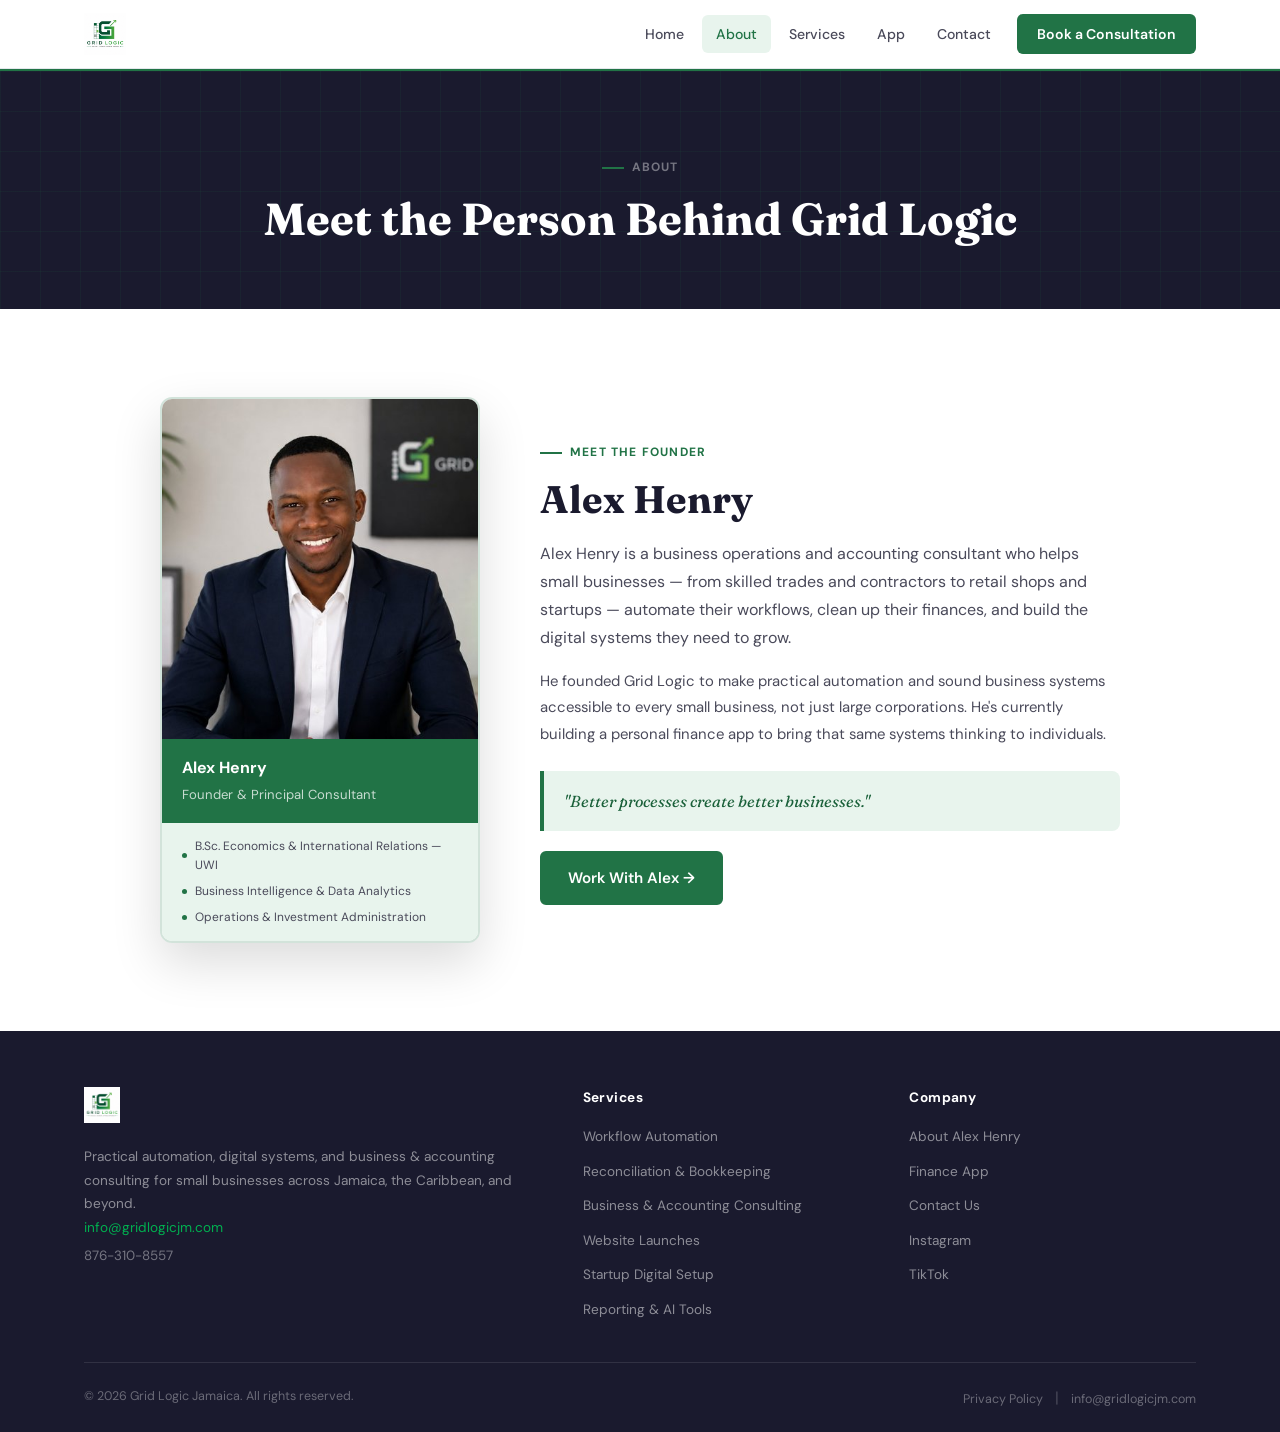
==== about.html @ e36b3c72 "Rebuild site as multi-page, broaden positioning beyond finance, add App page Splits the single scrol" ====
<!DOCTYPE html>
<html lang="en">
<head>
<meta charset="UTF-8">
<meta name="viewport" content="width=device-width, initial-scale=1.0">
<title>About Alex Henry | Grid Logic</title>
<meta name="description" content="Meet Alex Henry, founder of Grid Logic — helping small businesses across Jamaica and the Caribbean automate, organize, and grow.">
<link rel="icon" href="assets/logo.png">
<link rel="preconnect" href="https://fonts.googleapis.com">
<link href="https://fonts.googleapis.com/css2?family=DM+Sans:wght@300;400;500;600;700&family=Fraunces:ital,wght@0,600;0,700;1,600&display=swap" rel="stylesheet">
<link rel="stylesheet" href="styles.css">
</head>
<body data-page="about">

<nav>
  <div class="nav-inner">
    <a class="logo" href="index.html"><img src="assets/logo.png" alt="Grid Logic"></a>
    <ul class="nav-links" id="navLinks">
      <li><a href="index.html" data-page="home">Home</a></li>
      <li><a href="about.html" data-page="about">About</a></li>
      <li><a href="services.html" data-page="services">Services</a></li>
      <li><a href="app.html" data-page="app">App</a></li>
      <li><a href="contact.html" data-page="contact">Contact</a></li>
      <li><a href="contact.html" class="nav-cta" style="margin-left:8px">Book a Consultation</a></li>
    </ul>
    <button class="hamburger" onclick="toggleMenu()"><span></span><span></span><span></span></button>
  </div>
</nav>
<div class="mobile-menu" id="mobileMenu">
  <a href="index.html" data-page="home">Home</a>
  <a href="about.html" data-page="about">About</a>
  <a href="services.html" data-page="services">Services</a>
  <a href="app.html" data-page="app">App</a>
  <a href="contact.html" data-page="contact">Contact</a>
  <a href="contact.html" style="color:var(--green);font-weight:700;border:none;margin-top:10px">→ Book a Free Consultation</a>
</div>

<main>
  <div class="page-hero">
    <div class="container">
      <div class="section-label" style="justify-content:center;color:rgba(255,255,255,.4)">About</div>
      <h1>Meet the Person Behind Grid Logic</h1>
    </div>
  </div>
  <section class="section">
    <div class="container">
      <div class="founder-grid">
        <div class="founder-photo-card">
          <img src="assets/founder-alex-henry.jpg" alt="Alex Henry, Founder of Grid Logic">
          <div class="founder-nameplate">
            <strong>Alex Henry</strong>
            <span>Founder &amp; Principal Consultant</span>
          </div>
          <div class="founder-creds">
            <div class="cred-tag"><div class="cred-dot"></div>B.Sc. Economics &amp; International Relations — UWI</div>
            <div class="cred-tag"><div class="cred-dot"></div>Business Intelligence &amp; Data Analytics</div>
            <div class="cred-tag"><div class="cred-dot"></div>Operations &amp; Investment Administration</div>
          </div>
        </div>
        <div>
          <div class="section-label">Meet the Founder</div>
          <h2 style="color:var(--charcoal);margin-bottom:18px">Alex Henry</h2>
          <p style="font-size:1rem;margin-bottom:16px">Alex Henry is a business operations and accounting consultant who helps small businesses — from skilled trades and contractors to retail shops and startups — automate their workflows, clean up their finances, and build the digital systems they need to grow.</p>
          <p style="font-size:.93rem;margin-bottom:24px">He founded Grid Logic to make practical automation and sound business systems accessible to every small business, not just large corporations. He's currently building a personal finance app to bring that same systems thinking to individuals.</p>
          <div class="founder-quote">
            <p>"Better processes create better businesses."</p>
          </div>
          <a class="btn btn-primary" href="contact.html">Work With Alex →</a>
        </div>
      </div>
    </div>
  </section>
</main>

<footer>
  <div class="footer-inner">
    <div class="footer-top">
      <div class="footer-brand">
        <a href="index.html"><img src="assets/logo.png" alt="Grid Logic"></a>
        <p>Practical automation, digital systems, and business &amp; accounting consulting for small businesses across Jamaica, the Caribbean, and beyond.</p>
        <p><a href="mailto:info@gridlogicjm.com" style="color:var(--green-accent);text-decoration:none;font-size:.85rem">info@gridlogicjm.com</a></p>
        <p style="margin-top:4px"><a href="tel:+18763108557" style="color:rgba(255,255,255,.4);text-decoration:none;font-size:.84rem">876-310-8557</a></p>
      </div>
      <div class="footer-col">
        <h5>Services</h5>
        <ul class="footer-links">
          <li><a href="services.html">Workflow Automation</a></li>
          <li><a href="services.html">Reconciliation &amp; Bookkeeping</a></li>
          <li><a href="services.html">Business &amp; Accounting Consulting</a></li>
          <li><a href="services.html">Website Launches</a></li>
          <li><a href="services.html">Startup Digital Setup</a></li>
          <li><a href="services.html">Reporting &amp; AI Tools</a></li>
        </ul>
      </div>
      <div class="footer-col">
        <h5>Company</h5>
        <ul class="footer-links">
          <li><a href="about.html">About Alex Henry</a></li>
          <li><a href="app.html">Finance App</a></li>
          <li><a href="contact.html">Contact Us</a></li>
          <li><a href="https://www.instagram.com/gridlogicjm" target="_blank">Instagram</a></li>
          <li><a href="https://www.tiktok.com/@gridlogicjm" target="_blank">TikTok</a></li>
        </ul>
      </div>
    </div>
    <div class="footer-bottom">
      <p>© 2026 Grid Logic Jamaica. All rights reserved.</p>
      <div>
        <a href="#">Privacy Policy</a>
        <span class="footer-divider">|</span>
        <a href="mailto:info@gridlogicjm.com">info@gridlogicjm.com</a>
      </div>
    </div>
  </div>
</footer>

<script src="main.js"></script>
</body>
</html>
---- styles.css ----
/* ── TOKENS ── */
:root{
  --green: #217346; --green-light: #2e8b57; --green-pale: #e8f4ed;
  --green-accent: #00b050; --green-dark: #185f38;
  --charcoal: #1a1a2e; --text: #1c1c1c; --text-mid: #4a4a5a; --text-light: #7a7a8a;
  --white: #fff; --off: #f8f9fa; --border: #e4e8ec;
  --shadow: 0 8px 32px rgba(0,0,0,.10); --r: 6px;
  --transition: all .28s cubic-bezier(.4,0,.2,1);
}
*,*::before,*::after{box-sizing:border-box;margin:0;padding:0}
html{scroll-behavior:smooth;scroll-padding-top:68px;font-size:16px}
body{font-family:'DM Sans',sans-serif;color:var(--text);background:var(--white);overflow-x:hidden;line-height:1.6}
h1,h2,h3,h4{font-family:'Fraunces',Georgia,serif;font-weight:700;line-height:1.2}
h1{font-size:clamp(2.2rem,5vw,3.6rem)} h2{font-size:clamp(1.7rem,3.5vw,2.4rem)}
h3{font-size:clamp(1.1rem,2vw,1.4rem)} p{line-height:1.75;color:var(--text-mid)}
.container{max-width:1160px;margin:0 auto;padding:0 24px}
.section{padding:88px 0} .section-sm{padding:56px 0}
.grid-bg{background-image:linear-gradient(rgba(33,115,70,.08) 1px,transparent 1px),linear-gradient(90deg,rgba(33,115,70,.08) 1px,transparent 1px);background-size:40px 40px}
main{display:block;padding-top:68px}

/* ── NAV ── */
nav{position:fixed;top:0;left:0;right:0;z-index:1000;background:rgba(255,255,255,.96);backdrop-filter:blur(12px);border-bottom:1px solid var(--border)}
.nav-inner{display:flex;align-items:center;justify-content:space-between;padding:0 24px;max-width:1160px;margin:0 auto;height:68px}
.logo{cursor:pointer;display:flex;align-items:center}
.logo img{height:42px;width:auto}
.nav-links{display:flex;align-items:center;gap:4px;list-style:none}
.nav-links a{text-decoration:none;color:var(--text-mid);font-size:.88rem;font-weight:500;padding:8px 14px;border-radius:var(--r);transition:var(--transition);cursor:pointer;display:block}
.nav-links a:hover,.nav-links a.active{color:var(--green);background:var(--green-pale)}
.nav-cta{background:var(--green)!important;color:white!important;padding:9px 20px!important;font-weight:600!important;border-radius:var(--r)!important}
.nav-cta:hover{background:var(--green-dark)!important}
.hamburger{display:none;flex-direction:column;gap:5px;cursor:pointer;background:none;border:none;padding:4px}
.hamburger span{display:block;width:24px;height:2px;background:var(--charcoal);border-radius:2px;transition:var(--transition)}
.mobile-menu{display:none;position:fixed;top:68px;left:0;right:0;background:white;border-bottom:1px solid var(--border);padding:16px 24px 24px;z-index:999;box-shadow:var(--shadow)}
.mobile-menu.open{display:block}
.mobile-menu a{display:block;padding:12px 0;border-bottom:1px solid var(--border);text-decoration:none;color:var(--text);font-weight:500;cursor:pointer}

/* ── BUTTONS ── */
.btn{display:inline-flex;align-items:center;gap:8px;padding:13px 26px;border-radius:var(--r);font-weight:600;font-size:.95rem;cursor:pointer;text-decoration:none;border:2px solid transparent;transition:var(--transition);font-family:'DM Sans',sans-serif}
.btn-primary{background:var(--green);color:white;border-color:var(--green)}
.btn-primary:hover{background:var(--green-dark);transform:translateY(-1px);box-shadow:0 8px 24px rgba(33,115,70,.3)}
.btn-outline-dark{background:transparent;color:var(--green);border-color:var(--green)}
.btn-outline-dark:hover{background:var(--green);color:white}
.btn-outline{background:transparent;color:white;border-color:rgba(255,255,255,.4)}
.btn-outline:hover{border-color:white;background:rgba(255,255,255,.08)}
.btn-white{background:white;color:var(--green);border-color:white}
.btn-white:hover{background:var(--off);transform:translateY(-1px)}
.btn-lg{padding:15px 34px;font-size:1rem}
.btn:disabled{opacity:.6;cursor:not-allowed;transform:none!important}

/* ── LABELS ── */
.section-label{display:inline-flex;align-items:center;gap:8px;font-size:.75rem;font-weight:700;letter-spacing:.1em;text-transform:uppercase;color:var(--green);margin-bottom:14px}
.section-label::before{content:'';width:22px;height:2px;background:var(--green)}

/* ── FADE-IN ── */
.fade-in{opacity:0;transform:translateY(16px);transition:opacity .5s ease,transform .5s ease}
.fade-in.visible{opacity:1;transform:translateY(0)}

/* ══════════════════════════════════════
   HERO
══════════════════════════════════════ */
.hero{padding:88px 0 96px;background:var(--charcoal);position:relative;overflow:hidden}
.hero::before{content:'';position:absolute;inset:0;background-image:linear-gradient(rgba(33,115,70,.12) 1px,transparent 1px),linear-gradient(90deg,rgba(33,115,70,.12) 1px,transparent 1px);background-size:48px 48px}
.hero-inner{position:relative;z-index:2;display:grid;grid-template-columns:1fr 1fr;gap:56px;align-items:start}
.hero-badge{display:inline-flex;align-items:center;gap:8px;background:rgba(33,115,70,.25);border:1px solid rgba(33,115,70,.5);color:#6fcf97;font-size:.75rem;font-weight:600;letter-spacing:.08em;text-transform:uppercase;padding:6px 14px;border-radius:100px;margin-bottom:22px}
.hero-badge::before{content:'';width:6px;height:6px;background:var(--green-accent);border-radius:50%;animation:pulse 2s infinite}
@keyframes pulse{0%,100%{opacity:1;transform:scale(1)}50%{opacity:.5;transform:scale(.8)}}
.hero h1{color:white;margin-bottom:20px;font-style:italic}
.hero h1 em{font-style:normal;color:var(--green-accent)}
.hero-sub{color:rgba(255,255,255,.72);font-size:1rem;margin-bottom:36px;max-width:480px}
.hero-actions{display:flex;gap:14px;flex-wrap:wrap}

/* ── EXCEL DEMO ── */
.hero-visual{display:flex;flex-direction:column;gap:10px}
.excel-demo{background:#1e2433;border-radius:10px;overflow:hidden;border:1px solid rgba(255,255,255,.12);box-shadow:0 24px 60px rgba(0,0,0,.5)}
.excel-titlebar{background:#217346;display:flex;align-items:center;gap:10px;padding:9px 14px}
.excel-dots{display:flex;gap:6px}
.excel-dot{width:11px;height:11px;border-radius:50%}
.excel-dot.r{background:#ff5f57}.excel-dot.y{background:#ffbd2e}.excel-dot.g{background:#28c941}
.excel-title{color:rgba(255,255,255,.85);font-size:.75rem;font-weight:600;flex:1;text-align:center;overflow:hidden;text-overflow:ellipsis;white-space:nowrap}
.excel-ribbon{background:#2b7a43;display:flex;gap:2px;padding:3px 8px;border-bottom:1px solid rgba(0,0,0,.25)}
.ribbon-tab{color:rgba(255,255,255,.65);font-size:.68rem;padding:4px 10px;border-radius:3px;cursor:default;white-space:nowrap}
.ribbon-tab.active{background:rgba(255,255,255,.18);color:white}
.excel-formula{background:#16202b;display:flex;align-items:center;gap:10px;padding:5px 12px;border-bottom:1px solid rgba(255,255,255,.06)}
.formula-label{color:#00b050;font-size:.68rem;font-family:monospace;font-weight:700;flex-shrink:0}
.formula-text{color:#9cdcfe;font-size:.68rem;font-family:monospace;transition:opacity .3s;flex:1;overflow:hidden;white-space:nowrap;text-overflow:ellipsis}
.formula-cursor{display:inline-block;width:6px;height:12px;background:#00b050;animation:blink .9s infinite;vertical-align:middle;flex-shrink:0}
@keyframes blink{0%,100%{opacity:1}50%{opacity:0}}
.excel-col-headers{display:grid;grid-template-columns:44px repeat(5,1fr);background:#1a2e3a;border-bottom:1px solid rgba(255,255,255,.08)}
.col-hdr{color:rgba(255,255,255,.45);font-size:.6rem;font-weight:700;padding:5px 6px;text-align:center;border-right:1px solid rgba(255,255,255,.05)}
.excel-row{display:grid;grid-template-columns:44px repeat(5,1fr);border-bottom:1px solid rgba(255,255,255,.04);transition:background .4s}
.excel-row.header-row{background:#1a3040}
.excel-row:nth-child(even):not(.header-row){background:rgba(255,255,255,.015)}
.excel-row.highlight{background:rgba(0,176,80,.12)!important}
.row-num{color:rgba(255,255,255,.25);font-size:.58rem;padding:6px 4px;text-align:center;border-right:1px solid rgba(255,255,255,.05);display:flex;align-items:center;justify-content:center}
.cell{color:rgba(255,255,255,.72);font-size:.63rem;padding:6px 7px;border-right:1px solid rgba(255,255,255,.04);display:flex;align-items:center;overflow:hidden;white-space:nowrap;text-overflow:ellipsis}
.cell.header{color:#00b050;font-weight:700;font-size:.6rem}
.cell.green{color:#6fcf97}.cell.red{color:#ff6b6b}.cell.amber{color:#f39c12}.cell.bold{color:white;font-weight:600}
.cell.typing::after{content:'|';animation:blink .7s infinite;color:#00b050;margin-left:2px}
.excel-status{background:#217346;display:flex;justify-content:space-between;align-items:center;padding:4px 12px;gap:12px}
.status-left{color:rgba(255,255,255,.65);font-size:.58rem;white-space:nowrap}
.status-right{display:flex;gap:12px;flex-shrink:0}
.status-item{color:rgba(255,255,255,.55);font-size:.58rem;white-space:nowrap}
.status-item span{color:white;font-weight:600}
.kpi-strip{display:grid;grid-template-columns:repeat(3,1fr);gap:8px}
.kpi-mini{background:rgba(255,255,255,.06);border:1px solid rgba(255,255,255,.1);border-radius:8px;padding:12px 10px;text-align:center}
.kpi-mini-val{font-family:'Fraunces',serif;font-size:1.2rem;font-weight:700;color:#00b050;display:block;line-height:1}
.kpi-mini-label{color:rgba(255,255,255,.4);font-size:.6rem;margin-top:4px;display:block}

/* ══════════════════════════════════════
   INDUSTRY STRIP
══════════════════════════════════════ */
.industry-strip{background:var(--off);border-top:1px solid var(--border);border-bottom:1px solid var(--border);padding:28px 0}
.industry-track{display:flex;flex-wrap:wrap;justify-content:center;gap:10px 14px}
.industry-pill{display:inline-flex;align-items:center;gap:7px;background:white;border:1px solid var(--border);border-radius:100px;padding:8px 16px;font-size:.82rem;font-weight:500;color:var(--text-mid)}

/* ══════════════════════════════════════
   SERVICES
══════════════════════════════════════ */
.services-grid{display:grid;grid-template-columns:repeat(3,1fr);gap:20px}
.service-card{background:white;border:1px solid var(--border);border-radius:var(--r);padding:28px;transition:var(--transition);position:relative;overflow:hidden}
.service-card::before{content:'';position:absolute;bottom:0;left:0;right:0;height:3px;background:var(--green);transform:scaleX(0);transition:var(--transition);transform-origin:left}
.service-card:hover{box-shadow:var(--shadow);transform:translateY(-3px)}
.service-card:hover::before{transform:scaleX(1)}
.service-icon{width:48px;height:48px;background:var(--green-pale);border-radius:var(--r);display:flex;align-items:center;justify-content:center;margin-bottom:16px;font-size:1.4rem}
.service-card h3{color:var(--charcoal);margin-bottom:8px;font-size:1rem}
.service-card p{font-size:.85rem}
.smb-badge{display:inline-flex;align-items:center;gap:5px;background:#fff9e6;color:#b8860b;border:1px solid #f0d060;font-size:.68rem;font-weight:700;padding:2px 8px;border-radius:100px;margin-bottom:8px;letter-spacing:.03em}

/* ══════════════════════════════════════
   PAGE HERO (shared by About/Services/App/Contact)
══════════════════════════════════════ */
.page-hero{background:var(--charcoal);padding:80px 0 64px;text-align:center;position:relative;overflow:hidden;border-top:3px solid var(--green)}
.page-hero::before{content:'';position:absolute;inset:0;background-image:linear-gradient(rgba(33,115,70,.1) 1px,transparent 1px),linear-gradient(90deg,rgba(33,115,70,.1) 1px,transparent 1px);background-size:40px 40px}
.page-hero h1{color:white;position:relative;z-index:1;font-size:clamp(1.8rem,3.5vw,2.8rem)}
.page-hero p{position:relative;z-index:1}

/* ══════════════════════════════════════
   ABOUT
══════════════════════════════════════ */
.founder-grid{display:grid;grid-template-columns:320px 1fr;gap:60px;align-items:center;max-width:960px;margin:0 auto}
.founder-photo-card{border-radius:12px;overflow:hidden;box-shadow:0 20px 50px rgba(0,0,0,.14);border:2px solid rgba(33,115,70,.2)}
.founder-photo-card img{width:100%;display:block;object-fit:cover;object-position:center top;height:340px}
.founder-nameplate{background:var(--green);padding:16px 20px}
.founder-nameplate strong{color:white;font-weight:700;font-size:1rem;display:block}
.founder-nameplate span{color:rgba(255,255,255,.75);font-size:.82rem}
.founder-creds{background:var(--green-pale);padding:14px 20px;display:flex;flex-direction:column;gap:7px}
.cred-tag{display:flex;align-items:center;gap:8px;font-size:.75rem;color:var(--text-mid)}
.cred-dot{width:5px;height:5px;border-radius:50%;background:var(--green);flex-shrink:0}
.founder-quote{background:var(--green-pale);border-left:4px solid var(--green);border-radius:0 8px 8px 0;padding:16px 20px;margin:20px 0}
.founder-quote p{font-style:italic;color:var(--green-dark);font-family:'Fraunces',serif;font-size:1rem;margin:0}

/* ══════════════════════════════════════
   SERVICES PAGE — DETAIL CARDS
══════════════════════════════════════ */
.service-detail-card{background:white;border:1px solid var(--border);border-radius:var(--r);padding:32px;border-left:4px solid var(--green);transition:var(--transition)}
.service-detail-card:hover{box-shadow:var(--shadow)}
.service-num{font-family:'Fraunces',serif;font-size:2.8rem;font-weight:700;color:var(--green-pale);line-height:1;margin-bottom:8px;display:block}
.service-detail-card h3{color:var(--charcoal);margin-bottom:10px}
.service-detail-card p{font-size:.875rem;margin-bottom:16px}
.expect-box{background:var(--green-pale);border-radius:4px;padding:12px 16px}
.expect-box p{font-size:.82rem;color:var(--green-dark);margin:0}
.for-list{list-style:none;margin:10px 0 16px;display:flex;flex-wrap:wrap;gap:6px}
.for-list li{background:var(--off);border:1px solid var(--border);border-radius:100px;padding:4px 12px;font-size:.72rem;color:var(--text-mid)}
.benefit-list{list-style:none;margin:16px 0}
.benefit-list li{display:flex;gap:10px;align-items:flex-start;padding:6px 0;font-size:.875rem;color:var(--text-mid)}
.benefit-list li::before{content:'✓';color:var(--green);font-weight:700;flex-shrink:0;margin-top:1px}

.cta-band{background:var(--charcoal);padding:64px 0;text-align:center;position:relative;overflow:hidden}
.cta-band::before{content:'';position:absolute;inset:0;background-image:linear-gradient(rgba(33,115,70,.12) 1px,transparent 1px),linear-gradient(90deg,rgba(33,115,70,.12) 1px,transparent 1px);background-size:44px 44px}
.cta-band h2,.cta-band p{position:relative;z-index:1}
.cta-band h2{color:white;margin-bottom:12px}
.cta-band p{color:rgba(255,255,255,.65);max-width:480px;margin:0 auto 28px}
.cta-actions{position:relative;z-index:1;display:flex;gap:14px;justify-content:center;flex-wrap:wrap}

/* ══════════════════════════════════════
   APP PAGE
══════════════════════════════════════ */
.app-hero{background:var(--charcoal);padding:88px 0 96px;position:relative;overflow:hidden}
.app-hero::before{content:'';position:absolute;inset:0;background-image:linear-gradient(rgba(33,115,70,.12) 1px,transparent 1px),linear-gradient(90deg,rgba(33,115,70,.12) 1px,transparent 1px);background-size:48px 48px}
.app-hero-inner{position:relative;z-index:2;display:grid;grid-template-columns:1fr 1fr;gap:56px;align-items:center}
.app-hero h1{color:white;margin-bottom:18px}
.app-hero p.hero-sub{margin-bottom:28px}
.platform-badges{display:flex;gap:10px;flex-wrap:wrap;margin-bottom:8px}
.platform-badge{display:inline-flex;align-items:center;gap:8px;background:rgba(255,255,255,.06);border:1px solid rgba(255,255,255,.16);color:rgba(255,255,255,.85);font-size:.8rem;font-weight:600;padding:9px 16px;border-radius:100px}
.platform-badge .dot{width:6px;height:6px;border-radius:50%;background:var(--green-accent)}

/* phone mockup */
.phone-mockup{width:270px;margin:0 auto;background:#0e1420;border-radius:36px;padding:14px;border:1px solid rgba(255,255,255,.14);box-shadow:0 30px 70px rgba(0,0,0,.55)}
.phone-screen{background:linear-gradient(180deg,#16202b,#101822);border-radius:24px;overflow:hidden;padding:20px 16px 24px}
.phone-notch{width:70px;height:6px;background:rgba(255,255,255,.18);border-radius:100px;margin:0 auto 16px}
.phone-greeting{color:rgba(255,255,255,.5);font-size:.7rem;margin-bottom:2px}
.phone-balance{color:white;font-family:'Fraunces',serif;font-size:1.9rem;font-weight:700;margin-bottom:16px}
.phone-balance span{color:var(--green-accent);font-size:1rem;font-weight:600;font-family:'DM Sans',sans-serif;margin-left:6px}
.phone-chart{display:flex;align-items:flex-end;gap:6px;height:64px;margin-bottom:18px}
.phone-chart .bar{flex:1;background:linear-gradient(180deg,var(--green-accent),var(--green));border-radius:4px 4px 0 0;opacity:.85}
.phone-cats{display:flex;flex-direction:column;gap:9px}
.phone-cat{display:flex;align-items:center;gap:10px;background:rgba(255,255,255,.05);border:1px solid rgba(255,255,255,.07);border-radius:10px;padding:9px 11px}
.phone-cat-icon{width:26px;height:26px;border-radius:7px;display:flex;align-items:center;justify-content:center;font-size:.8rem;flex-shrink:0}
.phone-cat-name{color:rgba(255,255,255,.85);font-size:.72rem;font-weight:600;flex:1}
.phone-cat-amt{color:rgba(255,255,255,.55);font-size:.68rem}

.app-features{display:grid;grid-template-columns:repeat(3,1fr);gap:20px}
.app-feature{background:white;border:1px solid var(--border);border-radius:var(--r);padding:26px;text-align:left}
.app-feature .service-icon{margin-bottom:14px}
.app-feature h3{font-size:.98rem;margin-bottom:6px;color:var(--charcoal)}
.app-feature p{font-size:.85rem}

.waitlist-box{background:var(--off);border:1px solid var(--border);border-radius:10px;padding:36px;max-width:520px;margin:0 auto}
.waitlist-box h3{color:var(--charcoal);margin-bottom:8px;text-align:center}
.waitlist-box>p{text-align:center;margin-bottom:22px;font-size:.9rem}
.waitlist-row{display:flex;gap:10px;flex-wrap:wrap}
.waitlist-row input[type=email]{flex:1;min-width:200px}
.form-success{display:none;text-align:center;padding:14px;background:var(--green-pale);border-radius:var(--r);color:var(--green-dark);font-weight:600;font-size:.9rem}

/* ══════════════════════════════════════
   FORMS
══════════════════════════════════════ */
.form-group{margin-bottom:16px}
.form-group label{display:block;font-size:.82rem;font-weight:600;color:var(--charcoal);margin-bottom:6px}
.form-group input,.form-group textarea,.form-group select{width:100%;padding:11px 14px;border:1px solid var(--border);border-radius:var(--r);font-family:'DM Sans',sans-serif;font-size:.9rem;color:var(--text);background:white;transition:var(--transition)}
.form-group input:focus,.form-group textarea:focus,.form-group select:focus{outline:none;border-color:var(--green);box-shadow:0 0 0 3px rgba(33,115,70,.1)}
.form-row{display:grid;grid-template-columns:1fr 1fr;gap:14px}

/* ══════════════════════════════════════
   CONTACT
══════════════════════════════════════ */
.contact-grid{display:grid;grid-template-columns:1fr 1.5fr;gap:56px;align-items:start}
.contact-detail{display:flex;gap:14px;align-items:flex-start;padding:14px 0;border-bottom:1px solid var(--border)}
.contact-detail:first-of-type{border-top:1px solid var(--border);margin-top:20px}
.contact-icon{font-size:1.1rem;color:var(--green);flex-shrink:0;margin-top:2px}
.contact-detail h4{font-size:.85rem;color:var(--charcoal);margin-bottom:2px}
.contact-detail a,.contact-detail span{font-size:.88rem;color:var(--text-mid);text-decoration:none}
.contact-detail a:hover{color:var(--green)}
.social-pills{display:flex;gap:10px;margin-top:20px;flex-wrap:wrap}
.social-pill{display:inline-flex;align-items:center;gap:6px;background:var(--off);border:1px solid var(--border);border-radius:100px;padding:8px 16px;font-size:.82rem;color:var(--text-mid);text-decoration:none;transition:var(--transition)}
.social-pill:hover{background:var(--green-pale);color:var(--green-dark);border-color:var(--green)}
.contact-form-card{background:white;border:1px solid var(--border);border-radius:var(--r);padding:32px;box-shadow:0 2px 12px rgba(0,0,0,.06)}
.contact-form{background:white;border:1px solid var(--border);border-radius:var(--r);padding:36px;box-shadow:var(--shadow)}
.form-title{font-family:'Fraunces',serif;font-size:1.3rem;color:var(--charcoal);margin-bottom:6px}
.form-subtitle{font-size:.85rem;color:var(--text-light);margin-bottom:24px}
.form-submit{width:100%;margin-top:6px;justify-content:center;padding:14px;font-size:.95rem}
.form-success .check{font-size:2.5rem;display:block;margin-bottom:10px}

/* ── FAQ ── */
.faq-list{max-width:720px;margin:0 auto}
.faq-item{border-bottom:1px solid var(--border)}
.faq-q{width:100%;background:none;border:none;padding:18px 0;display:flex;justify-content:space-between;align-items:center;cursor:pointer;text-align:left;font-family:'DM Sans',sans-serif;font-size:.95rem;font-weight:600;color:var(--charcoal)}
.faq-chevron{font-size:1.2rem;color:var(--green);transition:var(--transition);flex-shrink:0}
.faq-item.open .faq-chevron{transform:rotate(45deg)}
.faq-a{max-height:0;overflow:hidden;transition:max-height .4s ease,padding .3s ease}
.faq-item.open .faq-a{max-height:300px;padding-bottom:16px}
.faq-a p{font-size:.875rem}

/* ══════════════════════════════════════
   FOOTER
══════════════════════════════════════ */
footer{background:var(--charcoal);padding:56px 0 0;margin-top:0}
.footer-inner{max-width:1160px;margin:0 auto;padding:0 24px}
.footer-top{display:grid;grid-template-columns:1.6fr 1fr 1fr;gap:40px;padding-bottom:40px;border-bottom:1px solid rgba(255,255,255,.1)}
.footer-brand img{height:36px;margin-bottom:14px}
.footer-brand p{color:rgba(255,255,255,.5);font-size:.85rem}
.footer-col h5{color:white;font-size:.85rem;margin-bottom:14px;letter-spacing:.03em}
.footer-links{list-style:none;display:flex;flex-direction:column;gap:9px}
.footer-links a{color:rgba(255,255,255,.5);text-decoration:none;font-size:.85rem;cursor:pointer;transition:var(--transition)}
.footer-links a:hover{color:var(--green-accent)}
.footer-bottom{display:flex;justify-content:space-between;align-items:center;padding:22px 0;flex-wrap:wrap;gap:10px}
.footer-bottom p{color:rgba(255,255,255,.35);font-size:.78rem}
.footer-bottom a{color:rgba(255,255,255,.35);text-decoration:none;font-size:.78rem}
.footer-bottom a:hover{color:var(--green-accent)}
.footer-divider{color:rgba(255,255,255,.2);margin:0 8px}

/* ══════════════════════════════════════
   RESPONSIVE
══════════════════════════════════════ */
@media (max-width:860px){
  .hero-inner,.app-hero-inner,.founder-grid,.contact-grid,.service-detail-inner{grid-template-columns:1fr!important}
  .founder-grid{max-width:400px}
  .services-grid,.app-features{grid-template-columns:1fr 1fr}
  .footer-top{grid-template-columns:1fr}
}
@media (max-width:640px){
  .nav-links{display:none}
  .hamburger{display:flex}
  .services-grid,.app-features{grid-template-columns:1fr}
  .form-row{grid-template-columns:1fr}
  .kpi-strip{grid-template-columns:1fr 1fr 1fr}
  section[style*="grid-template-columns:repeat(2,1fr)"]{padding-left:0}
}
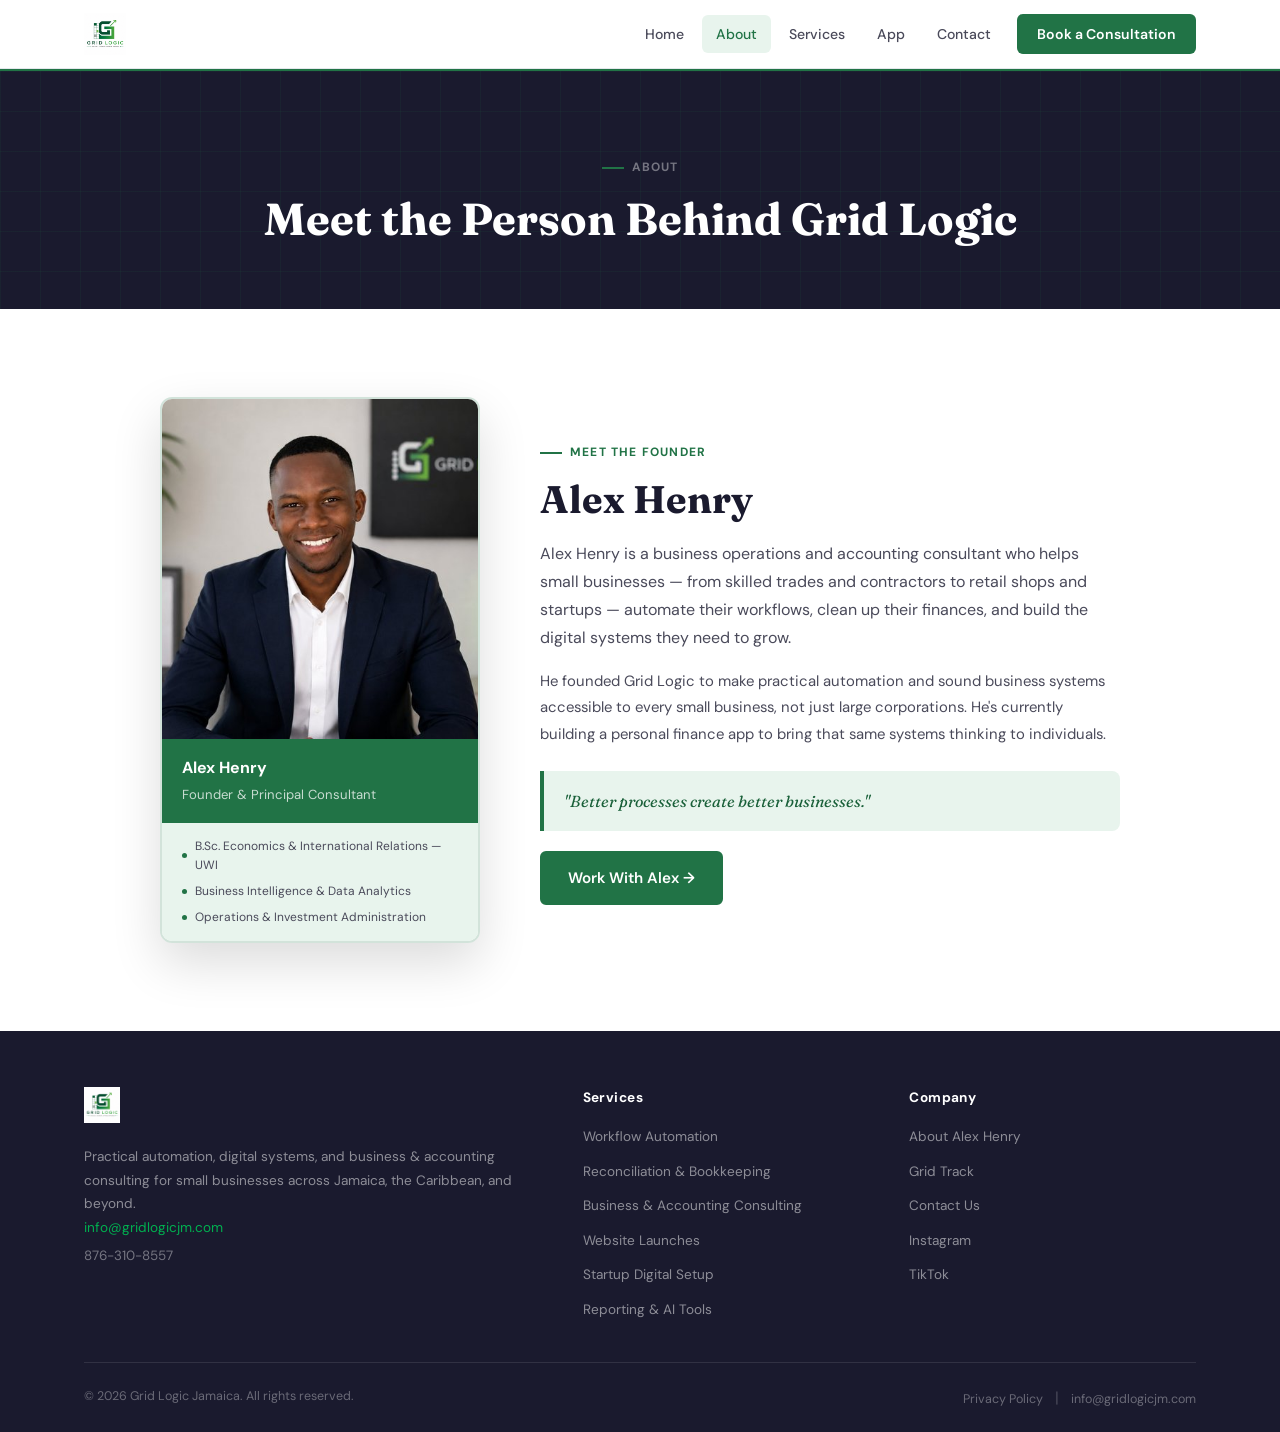
==== commit e0c7d9dd: "Name the finance app Grid Track, add its privacy policy page Updates App/Home page copy to use the a" ====
--- a/about.html
+++ b/about.html
@@ -96,7 +96,7 @@
         <h5>Company</h5>
         <ul class="footer-links">
           <li><a href="about.html">About Alex Henry</a></li>
-          <li><a href="app.html">Finance App</a></li>
+          <li><a href="app.html">Grid Track</a></li>
           <li><a href="contact.html">Contact Us</a></li>
           <li><a href="https://www.instagram.com/gridlogicjm" target="_blank">Instagram</a></li>
           <li><a href="https://www.tiktok.com/@gridlogicjm" target="_blank">TikTok</a></li>
@@ -106,7 +106,7 @@
     <div class="footer-bottom">
       <p>© 2026 Grid Logic Jamaica. All rights reserved.</p>
       <div>
-        <a href="#">Privacy Policy</a>
+        <a href="privacy-policy.html">Privacy Policy</a>
         <span class="footer-divider">|</span>
         <a href="mailto:info@gridlogicjm.com">info@gridlogicjm.com</a>
       </div>
